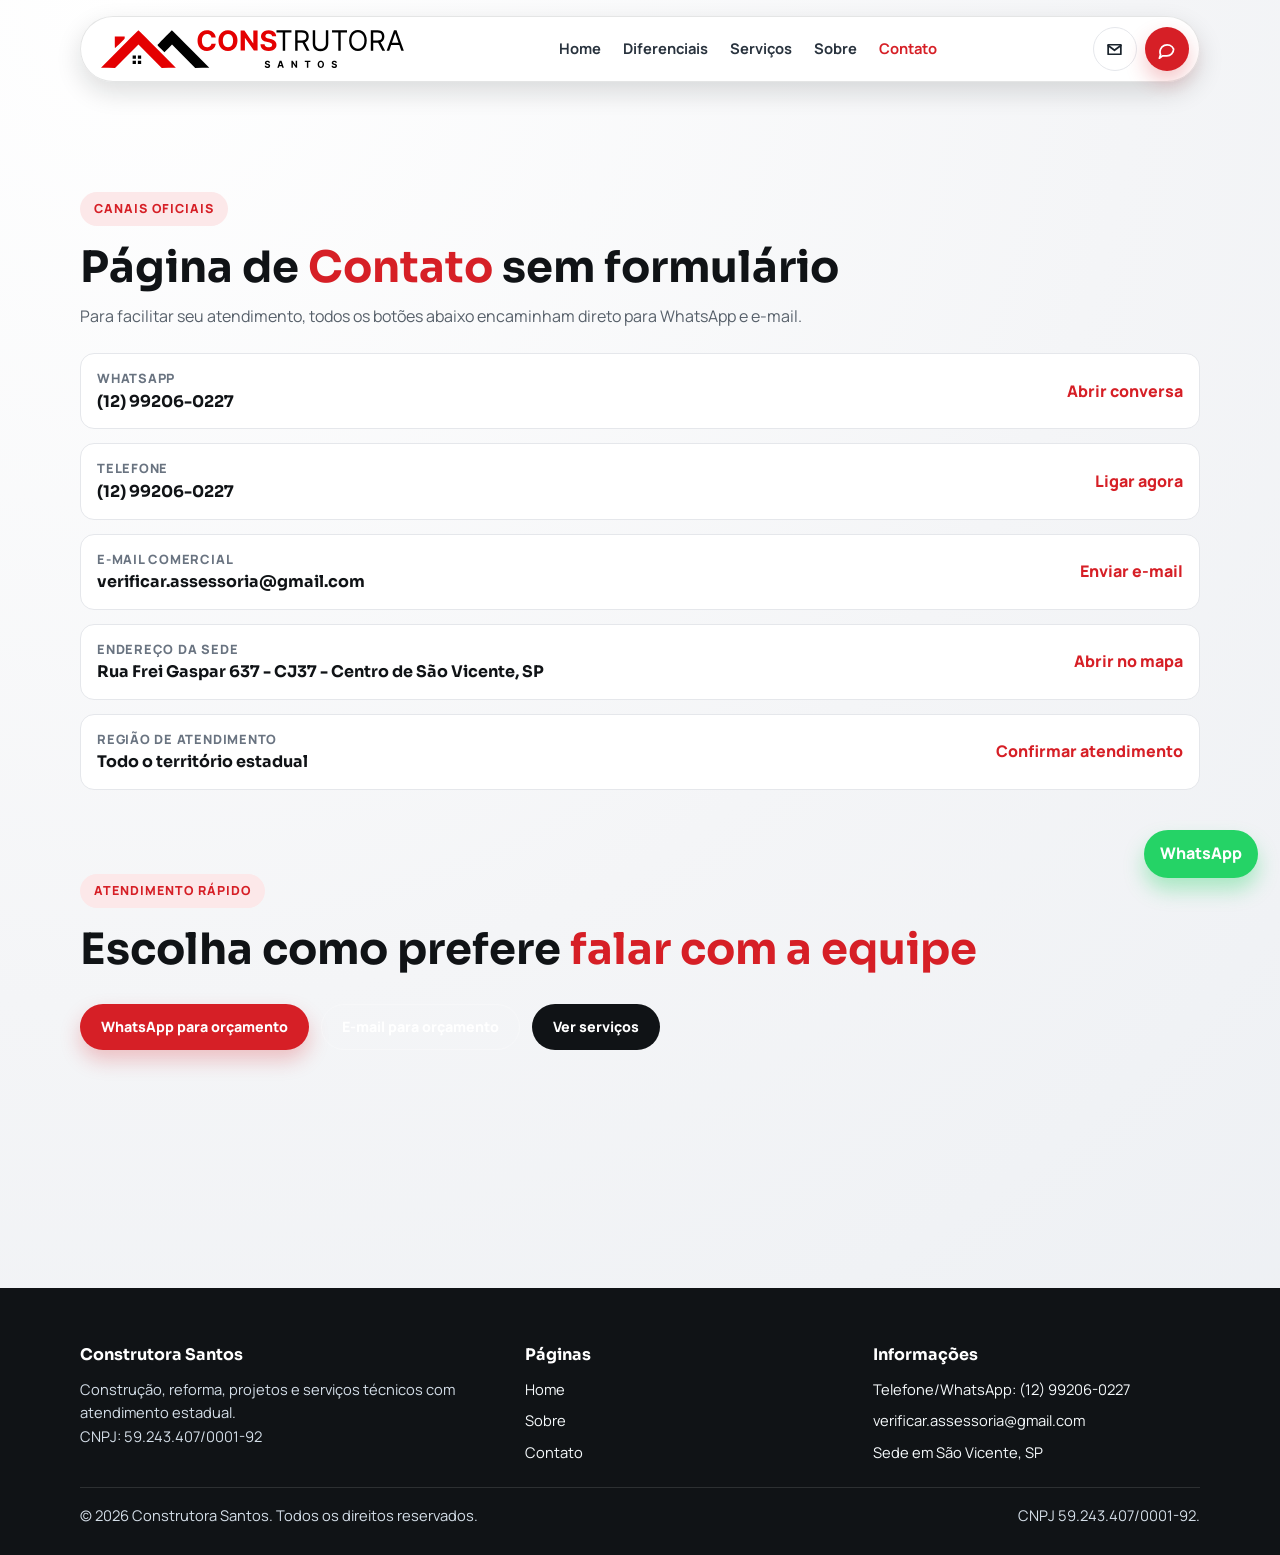
==== contato.html @ d2a40bc1 "feat: novo layout com navbar flutuante, parallax, páginas Sobre/Contato e foto homebar local" ====
<!DOCTYPE html>
<html lang="pt-BR">
<head>
  <meta charset="UTF-8" />
  <meta name="viewport" content="width=device-width, initial-scale=1.0" />
  <title>Contato | Construtora Santos</title>
  <meta name="description" content="Entre em contato com a Construtora Santos via WhatsApp, telefone, e-mail e mapa da sede." />
  <link rel="canonical" href="https://construtorasantos.com.br/contato" />
  <link rel="icon" type="image/svg+xml" href="Logo/logo3.svg" />

  <link rel="preconnect" href="https://fonts.googleapis.com" />
  <link rel="preconnect" href="https://fonts.gstatic.com" crossorigin />
  <link href="https://fonts.googleapis.com/css2?family=Manrope:wght@400;600;700;800&family=Sora:wght@500;600;700;800&display=swap" rel="stylesheet" />
  <link rel="stylesheet" href="assets/site.css" />
</head>
<body>

  <header class="scrolled">
    <nav class="container navbar" aria-label="Navegação principal">
      <a class="brand" href="index.html" aria-label="Página inicial da Construtora Santos">
        <img src="Logo/logo2.svg" alt="Construtora Santos" />
      </a>

      <ul class="nav-links" role="list">
        <li><a href="index.html">Home</a></li>
        <li><a href="index.html#diferenciais">Diferenciais</a></li>
        <li><a href="index.html#servicos">Serviços</a></li>
        <li><a href="sobre.html">Sobre</a></li>
        <li><a class="active" href="contato.html">Contato</a></li>
      </ul>

      <div class="actions">
        <a class="btn btn-icon btn-outline" href="mailto:verificar.assessoria@gmail.com?subject=Contato%20Comercial" aria-label="Enviar e-mail" title="E-mail">
          <svg viewBox="0 0 24 24" aria-hidden="true">
            <path d="M4 6h16v12H4z" />
            <path d="m4 7 8 6 8-6" />
          </svg>
        </a>
        <a class="btn btn-icon btn-primary" href="https://wa.me/5512992060227?text=Ol%C3%A1%2C%20gostaria%20de%20um%20or%C3%A7amento." target="_blank" rel="noopener" aria-label="Abrir WhatsApp" title="WhatsApp">
          <svg viewBox="0 0 24 24" aria-hidden="true">
            <path d="M21 11.5a8.5 8.5 0 0 1-8.5 8.5H7l-4 3 1.5-4.5A8.5 8.5 0 1 1 21 11.5z" />
          </svg>
        </a>
      </div>

      <button id="menuToggle" class="menu-toggle" aria-label="Abrir menu" aria-expanded="false">☰</button>
    </nav>

    <div id="mobileNav" class="mobile-nav" aria-label="Menu móvel">
      <div class="container">
        <a href="index.html">Home</a>
        <a href="sobre.html">Sobre</a>
        <a href="contato.html">Contato</a>
        <a href="https://wa.me/5512992060227?text=Ol%C3%A1%2C%20gostaria%20de%20um%20or%C3%A7amento." target="_blank" rel="noopener">Falar no WhatsApp</a>
      </div>
    </div>
  </header>

  <main class="section">
    <div class="container">
      <div class="badge">Canais oficiais</div>
      <h1 class="section-title">Página de <span>Contato</span> sem formulário</h1>
      <p class="section-sub">
        Para facilitar seu atendimento, todos os botões abaixo encaminham direto para WhatsApp e e-mail.
      </p>

      <div class="contact-list">
        <article class="contact-row">
          <div>
            <span>WhatsApp</span>
            <strong>(12) 99206-0227</strong>
          </div>
          <a href="https://wa.me/5512992060227?text=Ol%C3%A1%2C%20quero%20iniciar%20um%20or%C3%A7amento." target="_blank" rel="noopener">Abrir conversa</a>
        </article>

        <article class="contact-row">
          <div>
            <span>Telefone</span>
            <strong>(12) 99206-0227</strong>
          </div>
          <a href="tel:+5512992060227">Ligar agora</a>
        </article>

        <article class="contact-row">
          <div>
            <span>E-mail comercial</span>
            <strong>verificar.assessoria@gmail.com</strong>
          </div>
          <a href="mailto:verificar.assessoria@gmail.com?subject=Solicita%C3%A7%C3%A3o%20de%20Or%C3%A7amento">Enviar e-mail</a>
        </article>

        <article class="contact-row">
          <div>
            <span>Endereço da sede</span>
            <strong>Rua Frei Gaspar 637 - CJ37 - Centro de São Vicente, SP</strong>
          </div>
          <a href="https://www.google.com/maps/search/?api=1&query=Rua+Frei+Gaspar+637+-+CJ37+-+Centro+de+S%C3%A3o+Vicente,+SP" target="_blank" rel="noopener">Abrir no mapa</a>
        </article>

        <article class="contact-row">
          <div>
            <span>Região de atendimento</span>
            <strong>Todo o território estadual</strong>
          </div>
          <a href="https://wa.me/5512992060227?text=Ol%C3%A1%2C%20estou%20em%20outra%20cidade%20e%20quero%20saber%20sobre%20o%20atendimento." target="_blank" rel="noopener">Confirmar atendimento</a>
        </article>
      </div>

      <section class="section">
        <div class="badge">Atendimento rápido</div>
        <h2 class="section-title">Escolha como prefere <span>falar com a equipe</span></h2>
        <div class="hero-cta">
          <a class="btn btn-primary" href="https://wa.me/5512992060227?text=Ol%C3%A1%2C%20preciso%20de%20um%20or%C3%A7amento." target="_blank" rel="noopener">WhatsApp para orçamento</a>
          <a class="btn btn-outline" href="mailto:verificar.assessoria@gmail.com?subject=Or%C3%A7amento%20Construtora%20Santos">E-mail para orçamento</a>
          <a class="btn btn-dark" href="index.html#servicos">Ver serviços</a>
        </div>
      </section>
    </div>
  </main>

  <footer class="footer">
    <div class="container">
      <div class="footer-grid">
        <section>
          <h4>Construtora Santos</h4>
          <p>Construção, reforma, projetos e serviços técnicos com atendimento estadual.</p>
          <p>CNPJ: 59.243.407/0001-92</p>
        </section>

        <section>
          <h4>Páginas</h4>
          <ul>
            <li><a href="index.html">Home</a></li>
            <li><a href="sobre.html">Sobre</a></li>
            <li><a href="contato.html">Contato</a></li>
          </ul>
        </section>

        <section>
          <h4>Informações</h4>
          <ul>
            <li><a href="tel:+5512992060227">Telefone/WhatsApp: (12) 99206-0227</a></li>
            <li><a href="mailto:verificar.assessoria@gmail.com">verificar.assessoria@gmail.com</a></li>
            <li><a href="https://www.google.com/maps/search/?api=1&query=Rua+Frei+Gaspar+637+-+CJ37+-+Centro+de+S%C3%A3o+Vicente,+SP" target="_blank" rel="noopener">Sede em São Vicente, SP</a></li>
          </ul>
        </section>
      </div>

      <div class="footer-bottom">
        <p>© <span id="currentYear"></span> Construtora Santos. Todos os direitos reservados.</p>
        <p>CNPJ 59.243.407/0001-92.</p>
      </div>
    </div>
  </footer>

  <div class="float-wa" aria-label="WhatsApp flutuante">
    <a href="https://wa.me/5512992060227?text=Ol%C3%A1%2C%20vim%20pela%20p%C3%A1gina%20de%20contato." target="_blank" rel="noopener">WhatsApp</a>
  </div>

  <script src="assets/site.js" defer></script>
</body>
</html>
---- assets/site.css ----
:root {
  --bg: #f4f5f7;
  --paper: #ffffff;
  --ink: #101316;
  --muted: #57606a;
  --brand: #d61f26;
  --brand-dark: #ad171c;
  --line: #e5e7eb;
  --shadow: 0 14px 32px rgba(16, 19, 22, 0.08);
  --radius: 16px;
}

* {
  box-sizing: border-box;
  margin: 0;
  padding: 0;
}

html {
  scroll-behavior: smooth;
}

body {
  font-family: "Manrope", sans-serif;
  color: var(--ink);
  background: radial-gradient(circle at 10% 0%, #ffffff 0%, #f4f5f7 52%, #eceff3 100%);
  line-height: 1.6;
  padding-top: 108px;
}

body.home-page {
  padding-top: 0;
}

a {
  color: inherit;
  text-decoration: none;
}

img {
  max-width: 100%;
  display: block;
}

ul {
  list-style: none;
}

.container {
  width: min(1120px, 92vw);
  margin: 0 auto;
}

.section {
  padding: 84px 0;
}

.badge {
  display: inline-flex;
  align-items: center;
  gap: 8px;
  padding: 7px 14px;
  border-radius: 999px;
  background: #fce8e9;
  color: var(--brand);
  font-size: 0.78rem;
  font-weight: 800;
  text-transform: uppercase;
  letter-spacing: 0.08em;
}

.section-title {
  font-family: "Sora", sans-serif;
  font-size: clamp(1.8rem, 3.8vw, 2.7rem);
  line-height: 1.2;
  margin: 16px 0 10px;
}

.section-title span {
  color: var(--brand);
}

.section-sub {
  color: var(--muted);
  max-width: 740px;
}

header {
  position: fixed;
  top: 16px;
  left: 50%;
  transform: translateX(-50%);
  width: min(1180px, calc(100% - 28px));
  z-index: 40;
}

.navbar {
  min-height: 72px;
  display: flex;
  align-items: center;
  justify-content: space-between;
  gap: 16px;
  padding: 0 10px 0 20px;
  border-radius: 999px;
  border: 1px solid rgba(255, 255, 255, 0.14);
  background: rgba(10, 13, 17, 0.66);
  backdrop-filter: blur(18px);
  box-shadow: 0 16px 42px rgba(6, 8, 11, 0.2);
  transition: background 0.25s ease, border-color 0.25s ease, box-shadow 0.25s ease, min-height 0.25s ease;
}

header.scrolled .navbar {
  min-height: 66px;
  border-color: rgba(15, 19, 23, 0.11);
  background: rgba(255, 255, 255, 0.96);
  box-shadow: 0 10px 26px rgba(15, 19, 23, 0.14);
}

.brand {
  display: flex;
  align-items: center;
  gap: 12px;
  flex-shrink: 0;
  padding: 8px 12px;
  border-radius: 14px;
  background: rgba(255, 255, 255, 0.95);
}

.brand img {
  height: 38px;
  width: auto;
}

.brand-name {
  font-family: "Sora", sans-serif;
  font-weight: 700;
  font-size: 0.95rem;
  color: #111820;
}

header.scrolled .brand {
  background: transparent;
  padding: 0;
}

.nav-links {
  display: flex;
  align-items: center;
  gap: 22px;
}

.nav-links a {
  color: rgba(245, 248, 252, 0.88);
  font-weight: 700;
  font-size: 0.92rem;
  transition: color 0.2s ease;
}

.nav-links a:hover,
.nav-links a.active {
  color: #ff6f76;
}

header.scrolled .nav-links a {
  color: #28323d;
}

header.scrolled .nav-links a:hover,
header.scrolled .nav-links a.active {
  color: var(--brand);
}

.actions {
  display: flex;
  align-items: center;
  gap: 8px;
}

.btn {
  border: 1px solid transparent;
  border-radius: 999px;
  padding: 11px 20px;
  font-weight: 800;
  font-size: 0.89rem;
  display: inline-flex;
  align-items: center;
  justify-content: center;
  gap: 8px;
  transition: 0.2s ease;
}

.btn-icon {
  width: 44px;
  height: 44px;
  padding: 0;
  flex-shrink: 0;
}

.btn-icon svg {
  width: 19px;
  height: 19px;
  fill: none;
  stroke: currentColor;
  stroke-width: 2.2;
  stroke-linecap: round;
  stroke-linejoin: round;
}

.btn-primary {
  background: var(--brand);
  color: #fff;
  box-shadow: 0 10px 20px rgba(214, 31, 38, 0.25);
}

.btn-primary:hover {
  background: var(--brand-dark);
  transform: translateY(-1px);
}

.btn-outline {
  background: transparent;
  border-color: rgba(255, 255, 255, 0.28);
  color: #ffffff;
}

.btn-outline:hover {
  border-color: rgba(255, 255, 255, 0.6);
  transform: translateY(-1px);
}

header.scrolled .btn-outline {
  background: #fff;
  border-color: var(--line);
  color: #1b242d;
}

header.scrolled .btn-outline:hover {
  border-color: #c7cdd5;
}

.btn-dark {
  background: #101316;
  color: #fff;
}

.btn-dark:hover {
  background: #232a31;
}

.menu-toggle {
  display: none;
  border: none;
  background: transparent;
  font-size: 1.45rem;
  line-height: 1;
  padding: 6px;
  cursor: pointer;
  color: #fff;
}

header.scrolled .menu-toggle {
  color: #1e2630;
}

.mobile-nav {
  display: none;
  margin-top: 10px;
  border-radius: 20px;
  border: 1px solid rgba(255, 255, 255, 0.15);
  background: rgba(10, 13, 17, 0.9);
  backdrop-filter: blur(18px);
  box-shadow: 0 16px 42px rgba(6, 8, 11, 0.3);
}

.mobile-nav.open {
  display: block;
}

.mobile-nav .container {
  display: grid;
  gap: 8px;
  padding: 14px 18px 18px;
}

.mobile-nav a {
  font-weight: 700;
  color: rgba(245, 248, 252, 0.88);
  padding: 9px 4px;
}

.home-page .hero {
  min-height: 100svh;
  display: flex;
  align-items: center;
  position: relative;
  padding: 172px 0 110px;
  background-image: url("homebar.png");
  background-size: cover;
  background-position: center 44%;
  background-attachment: fixed;
  overflow: hidden;
}

.home-page .hero::before {
  content: "";
  position: absolute;
  inset: 0;
  background: linear-gradient(108deg, rgba(5, 8, 12, 0.92) 0%, rgba(5, 8, 12, 0.77) 42%, rgba(8, 12, 17, 0.42) 100%);
  z-index: 0;
}

.home-page .hero-grid {
  position: relative;
  z-index: 1;
  display: grid;
  grid-template-columns: 1.05fr 0.95fr;
  gap: 36px;
  align-items: center;
}

.home-page .hero h1 {
  font-family: "Sora", sans-serif;
  color: #fff;
  font-size: clamp(2.4rem, 5.3vw, 4.8rem);
  line-height: 1.04;
  margin: 18px 0 16px;
  max-width: 640px;
}

.home-page .hero h1 span {
  color: #ff4a55;
}

.home-page .hero p {
  color: rgba(238, 243, 248, 0.84);
  max-width: 620px;
}

.home-page .hero .badge {
  background: rgba(214, 31, 38, 0.18);
  border: 1px solid rgba(214, 31, 38, 0.42);
  color: #ff7f86;
}

.hero-cta {
  margin-top: 28px;
  display: flex;
  align-items: center;
  gap: 12px;
  flex-wrap: wrap;
}

.hero-panel {
  background: rgba(9, 13, 18, 0.7);
  color: #e7edf2;
  border-radius: 24px;
  padding: 28px;
  box-shadow: var(--shadow);
  border: 1px solid rgba(255, 255, 255, 0.15);
  backdrop-filter: blur(14px);
}

.panel-item {
  padding: 14px 0;
  border-bottom: 1px solid rgba(255, 255, 255, 0.12);
}

.panel-item:last-child {
  border-bottom: none;
  padding-bottom: 0;
}

.panel-item strong {
  display: block;
  color: #fff;
  margin-bottom: 4px;
}

.panel-item p,
.panel-item a {
  font-size: 0.92rem;
  color: #d0dae3;
}

.panel-item a {
  text-decoration: underline;
}

.grid-3 {
  margin-top: 34px;
  display: grid;
  grid-template-columns: repeat(3, 1fr);
  gap: 18px;
}

.card {
  background: var(--paper);
  border-radius: var(--radius);
  border: 1px solid var(--line);
  padding: 24px;
  box-shadow: var(--shadow);
}

.card h3 {
  font-family: "Sora", sans-serif;
  font-size: 1.08rem;
  margin-bottom: 8px;
}

.card p {
  color: var(--muted);
  font-size: 0.95rem;
}

.service-groups {
  display: grid;
  grid-template-columns: repeat(2, 1fr);
  gap: 18px;
  margin-top: 34px;
}

.service-group {
  background: var(--paper);
  border: 1px solid var(--line);
  border-radius: var(--radius);
  padding: 24px;
}

.service-group h3 {
  font-family: "Sora", sans-serif;
  color: #12181d;
  margin-bottom: 12px;
}

.service-group ul {
  list-style: disc;
  margin-left: 18px;
  color: var(--muted);
  display: grid;
  gap: 7px;
}

.cta-band {
  margin-top: 36px;
  background: linear-gradient(110deg, #1b2229 0%, #101316 100%);
  border-radius: 20px;
  padding: 28px;
  color: #e8edf2;
  display: flex;
  justify-content: space-between;
  gap: 16px;
  align-items: center;
  flex-wrap: wrap;
}

.cta-band p {
  color: #cdd8e3;
}

.contact-list {
  display: grid;
  gap: 14px;
  margin-top: 24px;
}

.contact-row {
  display: grid;
  grid-template-columns: 1fr auto;
  gap: 12px;
  align-items: center;
  border: 1px solid var(--line);
  border-radius: 14px;
  background: #fff;
  padding: 14px 16px;
}

.contact-row span {
  display: block;
  font-size: 0.8rem;
  color: #697380;
  text-transform: uppercase;
  letter-spacing: 0.06em;
  font-weight: 800;
}

.contact-row strong {
  font-family: "Sora", sans-serif;
  font-size: 1rem;
}

.contact-row a {
  font-weight: 800;
  color: var(--brand);
}

.timeline {
  display: grid;
  gap: 16px;
  margin-top: 28px;
}

.timeline article {
  border-left: 3px solid var(--brand);
  padding: 12px 0 12px 14px;
}

.timeline h3 {
  font-family: "Sora", sans-serif;
  margin-bottom: 6px;
  font-size: 1rem;
}

.timeline p {
  color: var(--muted);
}

.footer {
  margin-top: 70px;
  background: #101316;
  color: #d4dee8;
  padding: 54px 0 28px;
}

.footer-grid {
  display: grid;
  grid-template-columns: 1.3fr 1fr 1fr;
  gap: 20px;
  border-bottom: 1px solid rgba(255, 255, 255, 0.12);
  padding-bottom: 22px;
}

.footer h4 {
  color: #fff;
  font-family: "Sora", sans-serif;
  margin-bottom: 10px;
}

.footer p,
.footer li {
  color: #d4dee8;
  font-size: 0.92rem;
}

.footer ul {
  display: grid;
  gap: 8px;
}

.footer a {
  color: #f6fafc;
}

.footer a:hover {
  color: #ffd8da;
}

.footer-bottom {
  display: flex;
  justify-content: space-between;
  gap: 8px;
  flex-wrap: wrap;
  padding-top: 16px;
  font-size: 0.84rem;
  color: #aeb8c2;
}

.float-wa {
  position: fixed;
  right: 22px;
  bottom: 22px;
  z-index: 25;
}

.float-wa a {
  background: #25d366;
  color: #fff;
  border-radius: 999px;
  display: inline-flex;
  align-items: center;
  gap: 8px;
  padding: 11px 16px;
  font-weight: 900;
  box-shadow: 0 12px 20px rgba(37, 211, 102, 0.35);
}

@media (max-width: 980px) {
  body {
    padding-top: 92px;
  }

  body.home-page {
    padding-top: 0;
  }

  header {
    top: 10px;
    width: calc(100% - 18px);
  }

  .nav-links,
  .actions {
    display: none;
  }

  .menu-toggle {
    display: inline-block;
  }

  .home-page .hero-grid,
  .service-groups,
  .footer-grid,
  .grid-3 {
    grid-template-columns: 1fr;
  }

  .section {
    padding: 70px 0;
  }

  .home-page .hero {
    background-attachment: scroll;
    padding: 150px 0 92px;
  }
}

@media (max-width: 520px) {
  .btn {
    width: 100%;
  }

  .home-page .hero {
    min-height: auto;
  }

  .contact-row {
    grid-template-columns: 1fr;
  }
}
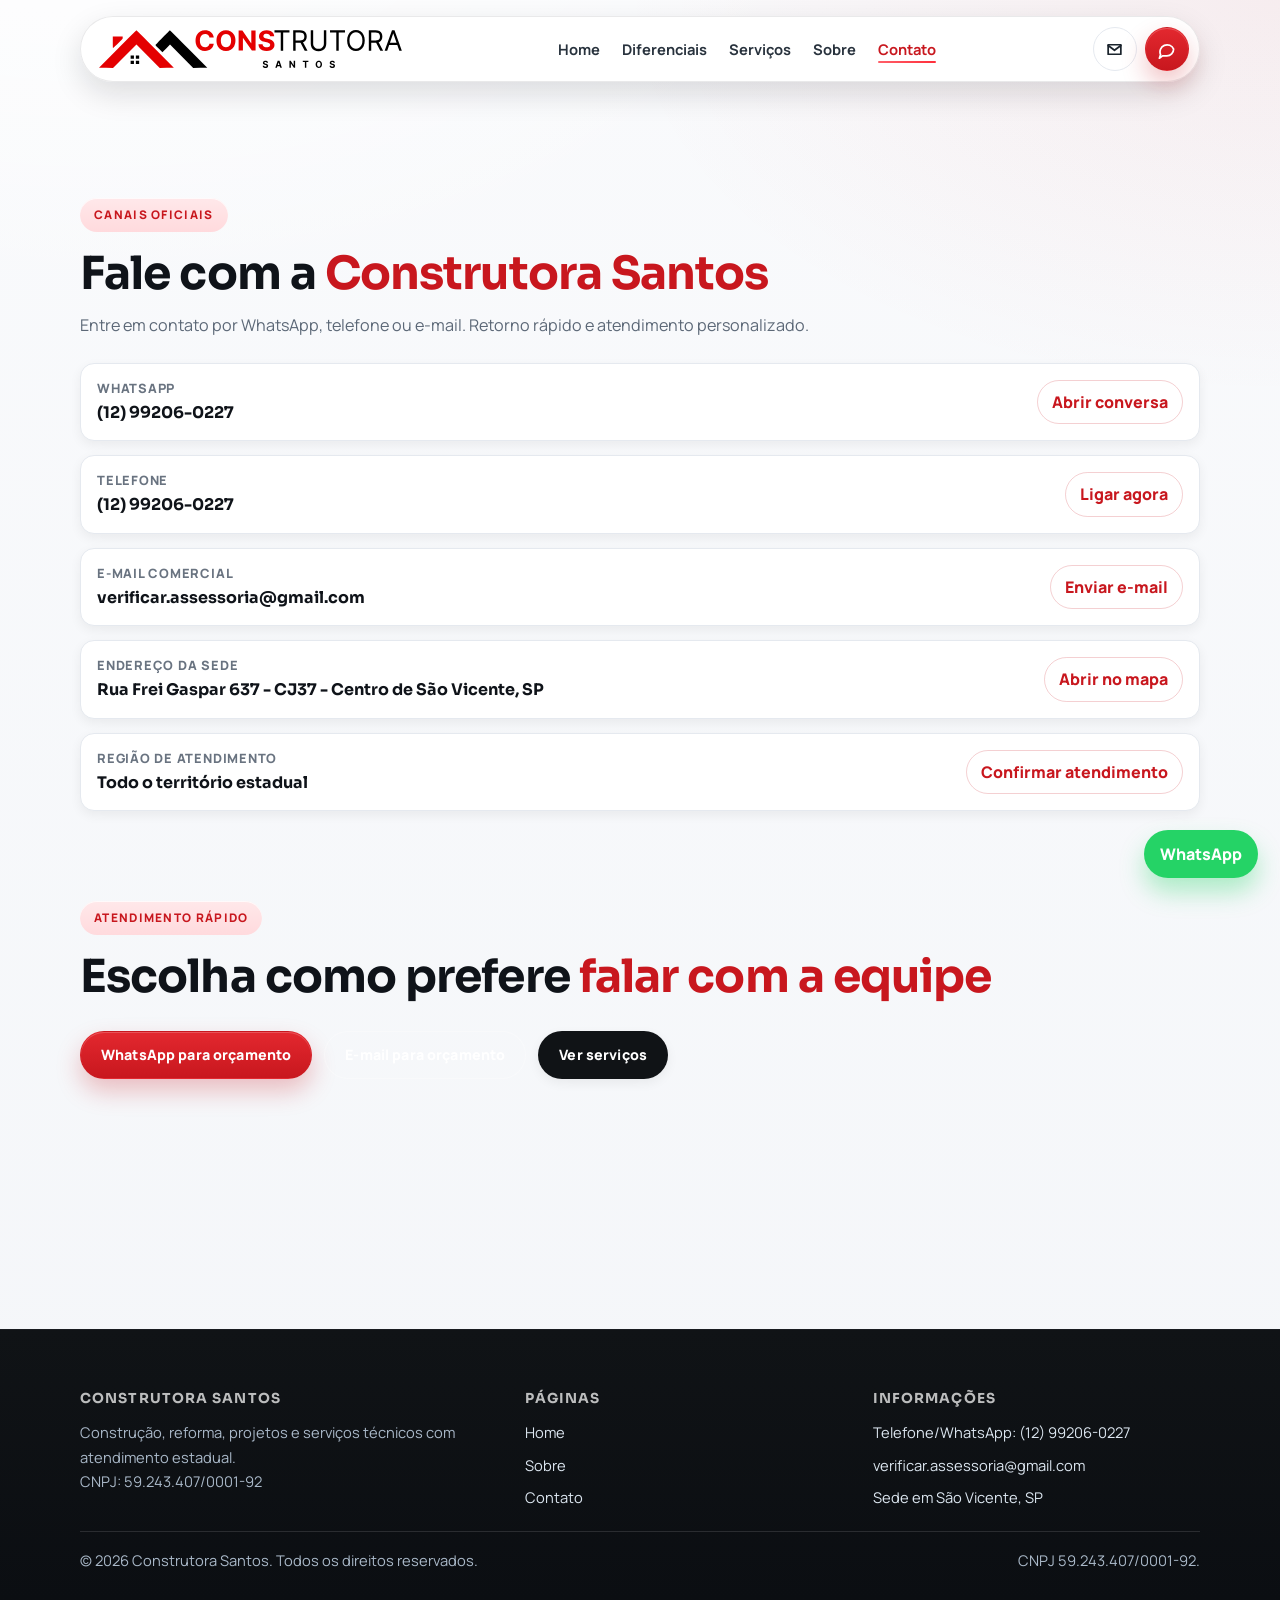
==== commit e12afca4: "feat: visual premium inspirado em efeitos modernos e revisão de textos" ====
--- a/contato.html
+++ b/contato.html
@@ -59,9 +59,9 @@
   <main class="section">
     <div class="container">
       <div class="badge">Canais oficiais</div>
-      <h1 class="section-title">Página de <span>Contato</span> sem formulário</h1>
+      <h1 class="section-title">Fale com a <span>Construtora Santos</span></h1>
       <p class="section-sub">
-        Para facilitar seu atendimento, todos os botões abaixo encaminham direto para WhatsApp e e-mail.
+        Entre em contato por WhatsApp, telefone ou e-mail. Retorno rápido e atendimento personalizado.
       </p>
 
       <div class="contact-list">
--- a/assets/site.css
+++ b/assets/site.css
@@ -1,13 +1,18 @@
 :root {
-  --bg: #f4f5f7;
+  --bg: #f6f7fa;
   --paper: #ffffff;
-  --ink: #101316;
-  --muted: #57606a;
-  --brand: #d61f26;
-  --brand-dark: #ad171c;
-  --line: #e5e7eb;
-  --shadow: 0 14px 32px rgba(16, 19, 22, 0.08);
-  --radius: 16px;
+  --ink: #0f1319;
+  --ink-soft: #27303b;
+  --muted: #5c6877;
+  --brand: #c8171e;
+  --brand-dark: #a11318;
+  --brand-glow: rgba(200, 23, 30, 0.26);
+  --line: #e5e9ef;
+  --line-strong: #d1d8e1;
+  --radius: 18px;
+  --shadow-sm: 0 4px 12px rgba(15, 19, 25, 0.06);
+  --shadow: 0 14px 34px rgba(15, 19, 25, 0.09);
+  --shadow-lg: 0 24px 58px rgba(15, 19, 25, 0.15);
 }
 
 * {
@@ -23,8 +28,11 @@
 body {
   font-family: "Manrope", sans-serif;
   color: var(--ink);
-  background: radial-gradient(circle at 10% 0%, #ffffff 0%, #f4f5f7 52%, #eceff3 100%);
-  line-height: 1.6;
+  background:
+    radial-gradient(1200px 680px at 8% -8%, #ffffff 0%, rgba(255, 255, 255, 0) 62%),
+    radial-gradient(900px 540px at 100% 0%, rgba(200, 23, 30, 0.06) 0%, rgba(200, 23, 30, 0) 74%),
+    linear-gradient(180deg, #f9fafc 0%, #f4f6f9 100%);
+  line-height: 1.65;
   padding-top: 108px;
 }
 
@@ -52,7 +60,14 @@
 }
 
 .section {
-  padding: 84px 0;
+  padding: 90px 0;
+  position: relative;
+}
+
+main > .section:nth-of-type(even) {
+  background: linear-gradient(180deg, rgba(255, 255, 255, 0.72) 0%, rgba(249, 251, 254, 0.9) 100%);
+  border-top: 1px solid rgba(15, 19, 25, 0.04);
+  border-bottom: 1px solid rgba(15, 19, 25, 0.04);
 }
 
 .badge {
@@ -61,19 +76,22 @@
   gap: 8px;
   padding: 7px 14px;
   border-radius: 999px;
-  background: #fce8e9;
+  background: linear-gradient(180deg, #ffe8ea 0%, #ffdadd 100%);
   color: var(--brand);
-  font-size: 0.78rem;
+  font-size: 0.74rem;
   font-weight: 800;
   text-transform: uppercase;
-  letter-spacing: 0.08em;
+  letter-spacing: 0.11em;
+  box-shadow: 0 1px 0 rgba(255, 255, 255, 0.8) inset;
 }
 
 .section-title {
   font-family: "Sora", sans-serif;
-  font-size: clamp(1.8rem, 3.8vw, 2.7rem);
-  line-height: 1.2;
-  margin: 16px 0 10px;
+  font-size: clamp(1.9rem, 4vw, 2.85rem);
+  line-height: 1.15;
+  letter-spacing: -0.02em;
+  margin: 16px 0 12px;
+  color: var(--ink);
 }
 
 .section-title span {
@@ -83,6 +101,7 @@
 .section-sub {
   color: var(--muted);
   max-width: 740px;
+  font-size: 1.01rem;
 }
 
 header {
@@ -100,42 +119,35 @@
   align-items: center;
   justify-content: space-between;
   gap: 16px;
-  padding: 0 10px 0 20px;
+  padding: 0 10px 0 18px;
   border-radius: 999px;
-  border: 1px solid rgba(255, 255, 255, 0.14);
-  background: rgba(10, 13, 17, 0.66);
+  border: 1px solid rgba(255, 255, 255, 0.16);
+  background: linear-gradient(122deg, rgba(6, 11, 16, 0.8) 0%, rgba(11, 16, 23, 0.66) 100%);
   backdrop-filter: blur(18px);
-  box-shadow: 0 16px 42px rgba(6, 8, 11, 0.2);
-  transition: background 0.25s ease, border-color 0.25s ease, box-shadow 0.25s ease, min-height 0.25s ease;
+  box-shadow: 0 18px 44px rgba(6, 8, 11, 0.28), 0 1px 0 rgba(255, 255, 255, 0.08) inset;
+  transition: background 0.26s ease, border-color 0.26s ease, box-shadow 0.26s ease, min-height 0.26s ease;
 }
 
 header.scrolled .navbar {
   min-height: 66px;
-  border-color: rgba(15, 19, 23, 0.11);
+  border-color: rgba(15, 19, 23, 0.09);
   background: rgba(255, 255, 255, 0.96);
-  box-shadow: 0 10px 26px rgba(15, 19, 23, 0.14);
+  box-shadow: 0 12px 30px rgba(15, 19, 23, 0.13), 0 1px 0 rgba(255, 255, 255, 0.95) inset;
 }
 
 .brand {
   display: flex;
   align-items: center;
-  gap: 12px;
   flex-shrink: 0;
-  padding: 8px 12px;
+  padding: 8px 13px;
   border-radius: 14px;
-  background: rgba(255, 255, 255, 0.95);
+  background: rgba(255, 255, 255, 0.97);
+  transition: background 0.25s ease, padding 0.25s ease;
 }
 
 .brand img {
   height: 38px;
   width: auto;
-}
-
-.brand-name {
-  font-family: "Sora", sans-serif;
-  font-weight: 700;
-  font-size: 0.95rem;
-  color: #111820;
 }
 
 header.scrolled .brand {
@@ -154,11 +166,31 @@
   font-weight: 700;
   font-size: 0.92rem;
   transition: color 0.2s ease;
+  position: relative;
+}
+
+.nav-links a::after {
+  content: "";
+  position: absolute;
+  left: 0;
+  right: 0;
+  bottom: -4px;
+  height: 2px;
+  border-radius: 999px;
+  background: linear-gradient(90deg, #ff5f69 0%, #ff2f3b 100%);
+  transform: scaleX(0);
+  transform-origin: center;
+  transition: transform 0.24s ease;
+}
+
+.nav-links a:hover::after,
+.nav-links a.active::after {
+  transform: scaleX(1);
 }
 
 .nav-links a:hover,
 .nav-links a.active {
-  color: #ff6f76;
+  color: #ff7e85;
 }
 
 header.scrolled .nav-links a {
@@ -182,11 +214,16 @@
   padding: 11px 20px;
   font-weight: 800;
   font-size: 0.89rem;
+  letter-spacing: 0.01em;
   display: inline-flex;
   align-items: center;
   justify-content: center;
   gap: 8px;
-  transition: 0.2s ease;
+  transition: transform 0.22s ease, box-shadow 0.22s ease, border-color 0.22s ease, background 0.22s ease;
+}
+
+.btn:hover {
+  transform: translateY(-2px);
 }
 
 .btn-icon {
@@ -207,25 +244,25 @@
 }
 
 .btn-primary {
-  background: var(--brand);
+  background: linear-gradient(180deg, #e3282f 0%, var(--brand) 100%);
   color: #fff;
-  box-shadow: 0 10px 20px rgba(214, 31, 38, 0.25);
+  box-shadow: 0 12px 24px var(--brand-glow), 0 1px 0 rgba(255, 255, 255, 0.2) inset;
 }
 
 .btn-primary:hover {
-  background: var(--brand-dark);
-  transform: translateY(-1px);
+  background: linear-gradient(180deg, #cf1e25 0%, var(--brand-dark) 100%);
+  box-shadow: 0 16px 28px rgba(200, 23, 30, 0.34);
 }
 
 .btn-outline {
-  background: transparent;
+  background: rgba(255, 255, 255, 0.04);
   border-color: rgba(255, 255, 255, 0.28);
   color: #ffffff;
 }
 
 .btn-outline:hover {
-  border-color: rgba(255, 255, 255, 0.6);
-  transform: translateY(-1px);
+  border-color: rgba(255, 255, 255, 0.65);
+  background: rgba(255, 255, 255, 0.1);
 }
 
 header.scrolled .btn-outline {
@@ -235,16 +272,19 @@
 }
 
 header.scrolled .btn-outline:hover {
-  border-color: #c7cdd5;
+  border-color: var(--line-strong);
+  box-shadow: var(--shadow-sm);
 }
 
 .btn-dark {
   background: #101316;
   color: #fff;
+  box-shadow: var(--shadow-sm);
 }
 
 .btn-dark:hover {
   background: #232a31;
+  box-shadow: var(--shadow);
 }
 
 .menu-toggle {
@@ -309,6 +349,20 @@
   z-index: 0;
 }
 
+.home-page .hero::after {
+  content: "";
+  position: absolute;
+  width: 620px;
+  height: 620px;
+  right: -200px;
+  top: -220px;
+  border-radius: 50%;
+  background: radial-gradient(circle, rgba(200, 23, 30, 0.3) 0%, rgba(200, 23, 30, 0) 72%);
+  filter: blur(8px);
+  z-index: 0;
+  animation: heroGlow 8s ease-in-out infinite alternate;
+}
+
 .home-page .hero-grid {
   position: relative;
   z-index: 1;
@@ -321,10 +375,11 @@
 .home-page .hero h1 {
   font-family: "Sora", sans-serif;
   color: #fff;
-  font-size: clamp(2.4rem, 5.3vw, 4.8rem);
+  font-size: clamp(2.5rem, 5.3vw, 4.9rem);
   line-height: 1.04;
   margin: 18px 0 16px;
   max-width: 640px;
+  letter-spacing: -0.02em;
 }
 
 .home-page .hero h1 span {
@@ -334,6 +389,7 @@
 .home-page .hero p {
   color: rgba(238, 243, 248, 0.84);
   max-width: 620px;
+  font-size: 1.02rem;
 }
 
 .home-page .hero .badge {
@@ -351,12 +407,12 @@
 }
 
 .hero-panel {
-  background: rgba(9, 13, 18, 0.7);
+  background: linear-gradient(155deg, rgba(9, 13, 18, 0.78) 0%, rgba(7, 10, 14, 0.72) 100%);
   color: #e7edf2;
   border-radius: 24px;
   padding: 28px;
-  box-shadow: var(--shadow);
-  border: 1px solid rgba(255, 255, 255, 0.15);
+  box-shadow: var(--shadow-lg), 0 1px 0 rgba(255, 255, 255, 0.1) inset;
+  border: 1px solid rgba(255, 255, 255, 0.16);
   backdrop-filter: blur(14px);
 }
 
@@ -374,16 +430,21 @@
   display: block;
   color: #fff;
   margin-bottom: 4px;
+  font-size: 0.82rem;
+  letter-spacing: 0.09em;
+  text-transform: uppercase;
+  color: rgba(248, 252, 255, 0.62);
 }
 
 .panel-item p,
 .panel-item a {
-  font-size: 0.92rem;
+  font-size: 0.93rem;
   color: #d0dae3;
 }
 
 .panel-item a {
   text-decoration: underline;
+  text-underline-offset: 3px;
 }
 
 .grid-3 {
@@ -398,13 +459,39 @@
   border-radius: var(--radius);
   border: 1px solid var(--line);
   padding: 24px;
-  box-shadow: var(--shadow);
+  box-shadow: var(--shadow-sm);
+  transition: transform 0.24s ease, box-shadow 0.24s ease, border-color 0.24s ease;
+  position: relative;
+  overflow: hidden;
+}
+
+.card::before {
+  content: "";
+  position: absolute;
+  left: 0;
+  right: 0;
+  top: 0;
+  height: 3px;
+  background: linear-gradient(90deg, var(--brand) 0%, #f15960 100%);
+  opacity: 0;
+  transition: opacity 0.24s ease;
+}
+
+.card:hover {
+  transform: translateY(-5px);
+  box-shadow: var(--shadow-lg);
+  border-color: rgba(200, 23, 30, 0.2);
+}
+
+.card:hover::before {
+  opacity: 1;
 }
 
 .card h3 {
   font-family: "Sora", sans-serif;
   font-size: 1.08rem;
   margin-bottom: 8px;
+  color: #11171f;
 }
 
 .card p {
@@ -424,6 +511,13 @@
   border: 1px solid var(--line);
   border-radius: var(--radius);
   padding: 24px;
+  box-shadow: var(--shadow-sm);
+  transition: transform 0.24s ease, box-shadow 0.24s ease;
+}
+
+.service-group:hover {
+  transform: translateY(-3px);
+  box-shadow: var(--shadow);
 }
 
 .service-group h3 {
@@ -444,13 +538,15 @@
   margin-top: 36px;
   background: linear-gradient(110deg, #1b2229 0%, #101316 100%);
   border-radius: 20px;
-  padding: 28px;
+  padding: 30px;
   color: #e8edf2;
   display: flex;
   justify-content: space-between;
   gap: 16px;
   align-items: center;
   flex-wrap: wrap;
+  box-shadow: var(--shadow-lg);
+  border: 1px solid rgba(255, 255, 255, 0.08);
 }
 
 .cta-band p {
@@ -472,6 +568,13 @@
   border-radius: 14px;
   background: #fff;
   padding: 14px 16px;
+  box-shadow: var(--shadow-sm);
+  transition: transform 0.2s ease, box-shadow 0.2s ease;
+}
+
+.contact-row:hover {
+  transform: translateY(-2px);
+  box-shadow: var(--shadow);
 }
 
 .contact-row span {
@@ -491,6 +594,15 @@
 .contact-row a {
   font-weight: 800;
   color: var(--brand);
+  border: 1px solid rgba(200, 23, 30, 0.2);
+  border-radius: 999px;
+  padding: 8px 14px;
+}
+
+.contact-row a:hover {
+  background: var(--brand);
+  color: #fff;
+  border-color: var(--brand);
 }
 
 .timeline {
@@ -516,9 +628,10 @@
 
 .footer {
   margin-top: 70px;
-  background: #101316;
+  background: linear-gradient(180deg, #101316 0%, #0b0e12 100%);
   color: #d4dee8;
-  padding: 54px 0 28px;
+  padding: 58px 0 28px;
+  border-top: 1px solid rgba(255, 255, 255, 0.06);
 }
 
 .footer-grid {
@@ -530,14 +643,17 @@
 }
 
 .footer h4 {
-  color: #fff;
+  color: rgba(255, 255, 255, 0.72);
   font-family: "Sora", sans-serif;
   margin-bottom: 10px;
+  font-size: 0.86rem;
+  text-transform: uppercase;
+  letter-spacing: 0.08em;
 }
 
 .footer p,
 .footer li {
-  color: #d4dee8;
+  color: #a9b8c8;
   font-size: 0.92rem;
 }
 
@@ -547,7 +663,7 @@
 }
 
 .footer a {
-  color: #f6fafc;
+  color: #dce6f0;
 }
 
 .footer a:hover {
@@ -561,7 +677,7 @@
   flex-wrap: wrap;
   padding-top: 16px;
   font-size: 0.84rem;
-  color: #aeb8c2;
+  color: #77889b;
 }
 
 .float-wa {
@@ -580,7 +696,50 @@
   gap: 8px;
   padding: 11px 16px;
   font-weight: 900;
-  box-shadow: 0 12px 20px rgba(37, 211, 102, 0.35);
+  box-shadow: 0 14px 24px rgba(37, 211, 102, 0.35);
+  transition: transform 0.22s ease, box-shadow 0.22s ease;
+}
+
+.float-wa a:hover {
+  transform: translateY(-2px);
+  box-shadow: 0 18px 28px rgba(37, 211, 102, 0.44);
+}
+
+.reveal {
+  opacity: 0;
+  transform: translateY(18px) scale(0.985);
+  transition: opacity 0.65s cubic-bezier(0.2, 0.6, 0.2, 1), transform 0.65s cubic-bezier(0.2, 0.6, 0.2, 1);
+  transition-delay: var(--delay, 0ms);
+}
+
+.reveal.is-visible {
+  opacity: 1;
+  transform: translateY(0) scale(1);
+}
+
+@keyframes heroGlow {
+  0% {
+    transform: translate3d(0, 0, 0) scale(0.94);
+    opacity: 0.6;
+  }
+  100% {
+    transform: translate3d(-12px, 18px, 0) scale(1.08);
+    opacity: 0.9;
+  }
+}
+
+@media (prefers-reduced-motion: reduce) {
+  * {
+    animation: none !important;
+    transition: none !important;
+    scroll-behavior: auto !important;
+  }
+
+  .reveal,
+  .reveal.is-visible {
+    opacity: 1;
+    transform: none;
+  }
 }
 
 @media (max-width: 980px) {
@@ -621,6 +780,10 @@
     background-attachment: scroll;
     padding: 150px 0 92px;
   }
+
+  .cta-band {
+    padding: 24px;
+  }
 }
 
 @media (max-width: 520px) {
@@ -635,4 +798,8 @@
   .contact-row {
     grid-template-columns: 1fr;
   }
-}
+
+  .contact-row a {
+    width: fit-content;
+  }
+}
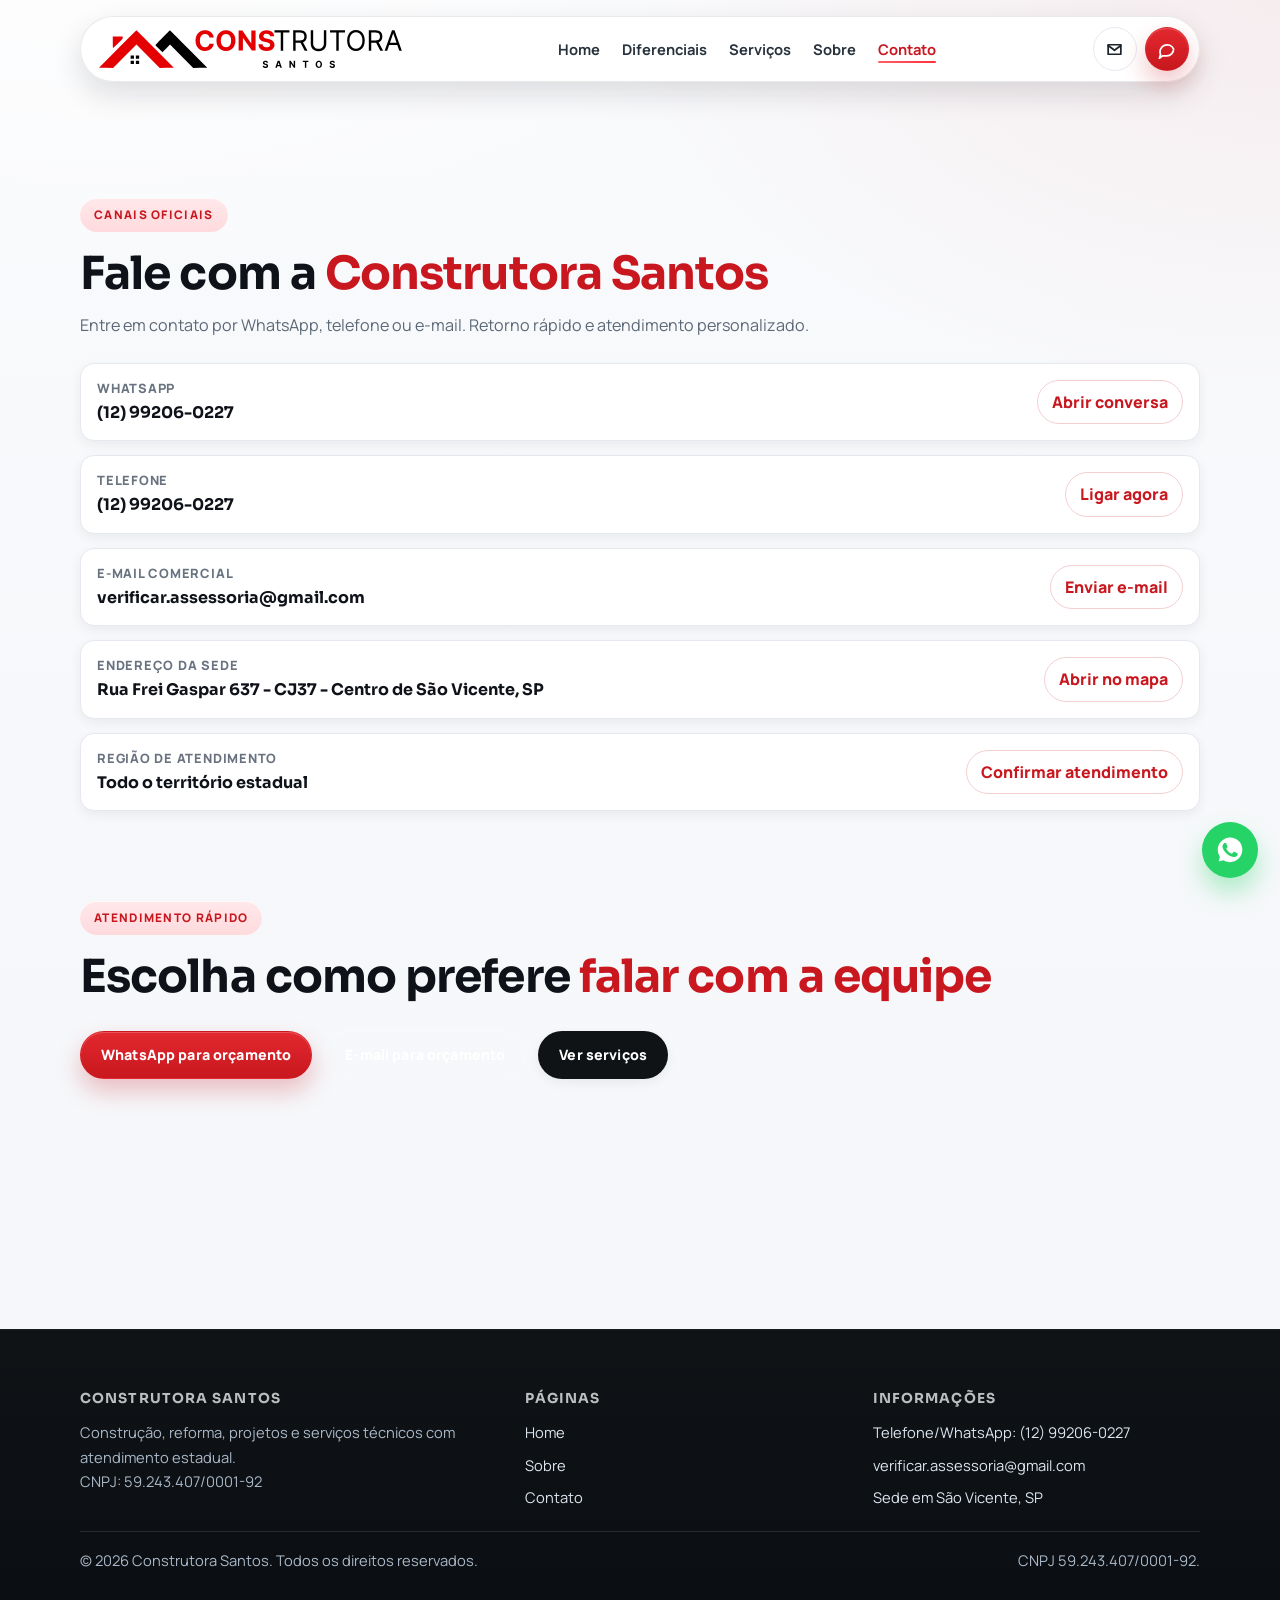
==== commit 1493307b: "style: botão flutuante com ícone do WhatsApp" ====
--- a/contato.html
+++ b/contato.html
@@ -154,7 +154,11 @@
   </footer>
 
   <div class="float-wa" aria-label="WhatsApp flutuante">
-    <a href="https://wa.me/5512992060227?text=Ol%C3%A1%2C%20vim%20pela%20p%C3%A1gina%20de%20contato." target="_blank" rel="noopener">WhatsApp</a>
+    <a href="https://wa.me/5512992060227?text=Ol%C3%A1%2C%20vim%20pela%20p%C3%A1gina%20de%20contato." target="_blank" rel="noopener" aria-label="Abrir WhatsApp" title="WhatsApp">
+      <svg viewBox="0 0 24 24" aria-hidden="true">
+        <path d="M17.472 14.382c-.297-.149-1.758-.867-2.03-.967-.273-.099-.471-.148-.67.15-.198.297-.768.966-.94 1.164-.173.198-.347.223-.644.075-.297-.149-1.255-.463-2.39-1.475-.883-.787-1.48-1.761-1.653-2.059-.173-.297-.018-.458.13-.606.134-.133.298-.347.446-.52.149-.174.198-.298.298-.497.099-.198.05-.372-.025-.521-.075-.149-.669-1.612-.916-2.206-.242-.58-.487-.501-.669-.51-.173-.008-.372-.01-.57-.01-.198 0-.52.075-.792.372-.273.297-1.04 1.016-1.04 2.479 0 1.462 1.065 2.875 1.213 3.073.149.198 2.095 3.2 5.078 4.487.71.306 1.262.489 1.693.626.711.226 1.359.194 1.87.118.57-.085 1.758-.719 2.006-1.413.248-.694.248-1.29.173-1.414-.074-.124-.272-.198-.57-.347m-5.421 7.403h-.004a9.87 9.87 0 0 1-5.031-1.378l-.361-.214-3.741.982.998-3.648-.236-.374a9.87 9.87 0 0 1-1.51-5.26C2.167 6.477 6.644 2 12.057 2c2.623.001 5.089 1.022 6.945 2.876 1.857 1.855 2.88 4.32 2.88 6.943-.001 5.413-4.478 9.89-9.89 9.89" />
+      </svg>
+    </a>
   </div>
 
   <script src="assets/site.js" defer></script>
--- a/assets/site.css
+++ b/assets/site.css
@@ -693,11 +693,18 @@
   border-radius: 999px;
   display: inline-flex;
   align-items: center;
-  gap: 8px;
-  padding: 11px 16px;
-  font-weight: 900;
+  justify-content: center;
+  width: 56px;
+  height: 56px;
+  padding: 0;
   box-shadow: 0 14px 24px rgba(37, 211, 102, 0.35);
   transition: transform 0.22s ease, box-shadow 0.22s ease;
+}
+
+.float-wa a svg {
+  width: 30px;
+  height: 30px;
+  fill: currentColor;
 }
 
 .float-wa a:hover {
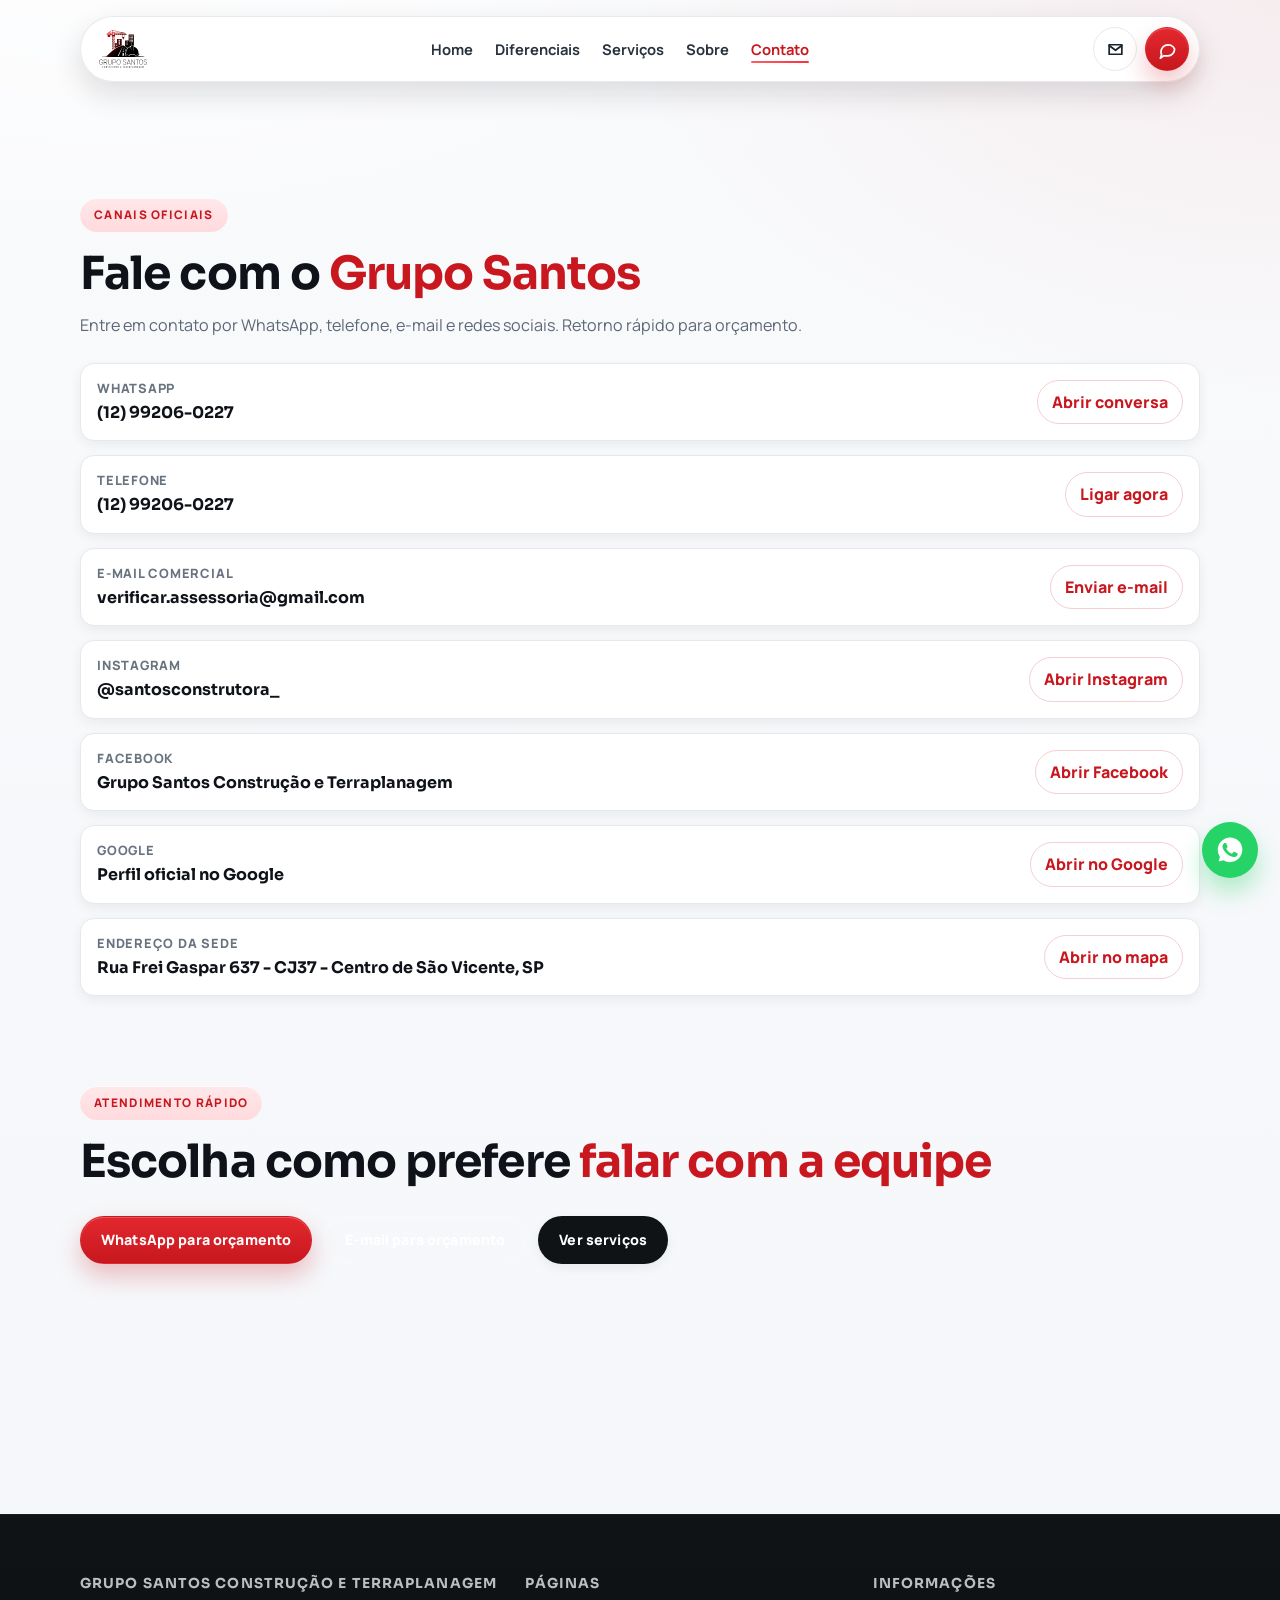
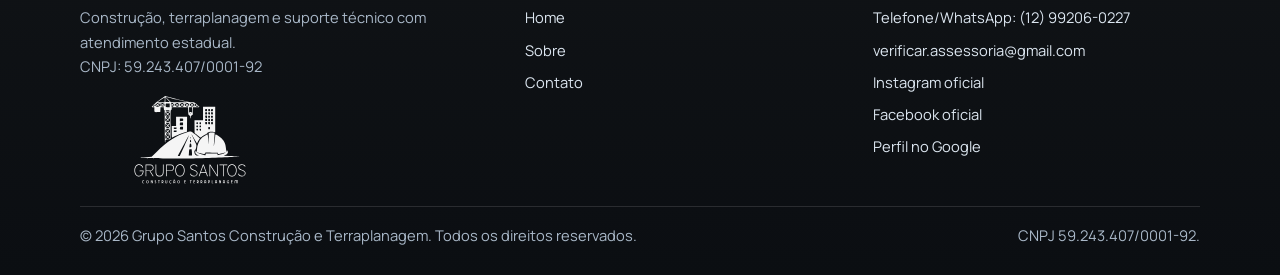
==== commit 8d56d48c: "Atualiza landing page para Grupo Santos e publica ajustes de branding, serviços e SEO" ====
--- a/contato.html
+++ b/contato.html
@@ -3,10 +3,38 @@
 <head>
   <meta charset="UTF-8" />
   <meta name="viewport" content="width=device-width, initial-scale=1.0" />
-  <title>Contato | Construtora Santos</title>
-  <meta name="description" content="Entre em contato com a Construtora Santos via WhatsApp, telefone, e-mail e mapa da sede." />
+  <title>Contato | Grupo Santos Construção e Terraplanagem</title>
+  <meta name="description" content="Entre em contato com o Grupo Santos Construção e Terraplanagem via WhatsApp, telefone, e-mail e redes sociais." />
+  <meta name="keywords" content="contato grupo santos, terraplanagem whatsapp, orçamento construção" />
+  <meta name="author" content="Grupo Santos Construção e Terraplanagem" />
+  <meta name="robots" content="index, follow" />
+  <meta name="googlebot" content="index, follow, max-image-preview:large, max-snippet:-1, max-video-preview:-1" />
+  <meta name="theme-color" content="#c8171e" />
   <link rel="canonical" href="https://construtorasantos.com.br/contato" />
-  <link rel="icon" type="image/svg+xml" href="Logo/logo3.svg" />
+  <link rel="alternate" hreflang="pt-BR" href="https://construtorasantos.com.br/contato" />
+  <link rel="icon" type="image/svg+xml" href="Logo/logogradiente.svg" />
+
+  <meta property="og:title" content="Contato | Grupo Santos Construção e Terraplanagem" />
+  <meta property="og:description" content="Solicite orçamento por WhatsApp, telefone, e-mail e redes sociais oficiais." />
+  <meta property="og:type" content="website" />
+  <meta property="og:url" content="https://construtorasantos.com.br/contato" />
+  <meta property="og:site_name" content="Grupo Santos Construção e Terraplanagem" />
+  <meta property="og:locale" content="pt_BR" />
+
+  <meta name="twitter:card" content="summary" />
+  <meta name="twitter:title" content="Contato | Grupo Santos Construção e Terraplanagem" />
+  <meta name="twitter:description" content="Atendimento rápido para orçamento por WhatsApp, telefone, e-mail e redes sociais." />
+
+  <script type="application/ld+json">
+  {
+    "@context": "https://schema.org",
+    "@type": "ContactPage",
+    "name": "Contato Grupo Santos Construção e Terraplanagem",
+    "url": "https://construtorasantos.com.br/contato",
+    "description": "Canais de atendimento oficial do Grupo Santos Construção e Terraplanagem.",
+    "inLanguage": "pt-BR"
+  }
+  </script>
 
   <link rel="preconnect" href="https://fonts.googleapis.com" />
   <link rel="preconnect" href="https://fonts.gstatic.com" crossorigin />
@@ -17,8 +45,8 @@
 
   <header class="scrolled">
     <nav class="container navbar" aria-label="Navegação principal">
-      <a class="brand" href="index.html" aria-label="Página inicial da Construtora Santos">
-        <img src="Logo/logo2.svg" alt="Construtora Santos" />
+      <a class="brand" href="index.html" aria-label="Página inicial do Grupo Santos Construção e Terraplanagem">
+        <img src="Logo/logogradiente.svg" alt="Grupo Santos Construção e Terraplanagem" />
       </a>
 
       <ul class="nav-links" role="list">
@@ -59,9 +87,9 @@
   <main class="section">
     <div class="container">
       <div class="badge">Canais oficiais</div>
-      <h1 class="section-title">Fale com a <span>Construtora Santos</span></h1>
+      <h1 class="section-title">Fale com o <span>Grupo Santos</span></h1>
       <p class="section-sub">
-        Entre em contato por WhatsApp, telefone ou e-mail. Retorno rápido e atendimento personalizado.
+        Entre em contato por WhatsApp, telefone, e-mail e redes sociais. Retorno rápido para orçamento.
       </p>
 
       <div class="contact-list">
@@ -91,18 +119,34 @@
 
         <article class="contact-row">
           <div>
+            <span>Instagram</span>
+            <strong>@santosconstrutora_</strong>
+          </div>
+          <a href="https://www.instagram.com/santosconstrutora_/" target="_blank" rel="noopener">Abrir Instagram</a>
+        </article>
+
+        <article class="contact-row">
+          <div>
+            <span>Facebook</span>
+            <strong>Grupo Santos Construção e Terraplanagem</strong>
+          </div>
+          <a href="https://web.facebook.com/gruposantosconstrucaoeterraplanagem/" target="_blank" rel="noopener">Abrir Facebook</a>
+        </article>
+
+        <article class="contact-row">
+          <div>
+            <span>Google</span>
+            <strong>Perfil oficial no Google</strong>
+          </div>
+          <a href="https://www.google.com/search?q=Grupo+Santos+Constru%C3%A7%C3%A3o+e+Terraplanagem&amp;stick=H4sIAAAAAAAA_-NgU1I1qLA0SU41TDFOS06xME0xNkqyMqgwSkwyNDMyTTYyNDAxNDMzXcSq6V5UWpCvEJyYV5JfrOCcn1dcUlR6ePnhxfkKqQohqUVFiQU5iXmJ6am5AAYPQvlVAAAA&amp;hl=pt-BR&amp;mat=CdGVlZ3Rf5LmElYBTVDHnpcMG3WkWh3ccFuywNYfZ7d24RtU_iprZO6MkB7S-c_FgQrkCtxo4Nq3hSoEwBv06edv3q6S_h2VY4-tOn_96slZf4iFeq1OqlpywfHrxEU8Rg&amp;authuser=0" target="_blank" rel="noopener">Abrir no Google</a>
+        </article>
+
+        <article class="contact-row">
+          <div>
             <span>Endereço da sede</span>
             <strong>Rua Frei Gaspar 637 - CJ37 - Centro de São Vicente, SP</strong>
           </div>
           <a href="https://www.google.com/maps/search/?api=1&query=Rua+Frei+Gaspar+637+-+CJ37+-+Centro+de+S%C3%A3o+Vicente,+SP" target="_blank" rel="noopener">Abrir no mapa</a>
-        </article>
-
-        <article class="contact-row">
-          <div>
-            <span>Região de atendimento</span>
-            <strong>Todo o território estadual</strong>
-          </div>
-          <a href="https://wa.me/5512992060227?text=Ol%C3%A1%2C%20estou%20em%20outra%20cidade%20e%20quero%20saber%20sobre%20o%20atendimento." target="_blank" rel="noopener">Confirmar atendimento</a>
         </article>
       </div>
 
@@ -111,7 +155,7 @@
         <h2 class="section-title">Escolha como prefere <span>falar com a equipe</span></h2>
         <div class="hero-cta">
           <a class="btn btn-primary" href="https://wa.me/5512992060227?text=Ol%C3%A1%2C%20preciso%20de%20um%20or%C3%A7amento." target="_blank" rel="noopener">WhatsApp para orçamento</a>
-          <a class="btn btn-outline" href="mailto:verificar.assessoria@gmail.com?subject=Or%C3%A7amento%20Construtora%20Santos">E-mail para orçamento</a>
+          <a class="btn btn-outline" href="mailto:verificar.assessoria@gmail.com?subject=Or%C3%A7amento%20Grupo%20Santos">E-mail para orçamento</a>
           <a class="btn btn-dark" href="index.html#servicos">Ver serviços</a>
         </div>
       </section>
@@ -122,9 +166,10 @@
     <div class="container">
       <div class="footer-grid">
         <section>
-          <h4>Construtora Santos</h4>
-          <p>Construção, reforma, projetos e serviços técnicos com atendimento estadual.</p>
+          <h4>Grupo Santos Construção e Terraplanagem</h4>
+          <p>Construção, terraplanagem e suporte técnico com atendimento estadual.</p>
           <p>CNPJ: 59.243.407/0001-92</p>
+          <img class="footer-brand-logo" src="Logo/logobranco.svg" alt="Logo branca Grupo Santos Construção e Terraplanagem" />
         </section>
 
         <section>
@@ -141,13 +186,15 @@
           <ul>
             <li><a href="tel:+5512992060227">Telefone/WhatsApp: (12) 99206-0227</a></li>
             <li><a href="mailto:verificar.assessoria@gmail.com">verificar.assessoria@gmail.com</a></li>
-            <li><a href="https://www.google.com/maps/search/?api=1&query=Rua+Frei+Gaspar+637+-+CJ37+-+Centro+de+S%C3%A3o+Vicente,+SP" target="_blank" rel="noopener">Sede em São Vicente, SP</a></li>
+            <li><a href="https://www.instagram.com/santosconstrutora_/" target="_blank" rel="noopener">Instagram oficial</a></li>
+            <li><a href="https://web.facebook.com/gruposantosconstrucaoeterraplanagem/" target="_blank" rel="noopener">Facebook oficial</a></li>
+            <li><a href="https://www.google.com/search?q=Grupo+Santos+Constru%C3%A7%C3%A3o+e+Terraplanagem&amp;stick=H4sIAAAAAAAA_-NgU1I1qLA0SU41TDFOS06xME0xNkqyMqgwSkwyNDMyTTYyNDAxNDMzXcSq6V5UWpCvEJyYV5JfrOCcn1dcUlR6ePnhxfkKqQohqUVFiQU5iXmJ6am5AAYPQvlVAAAA&amp;hl=pt-BR&amp;mat=CdGVlZ3Rf5LmElYBTVDHnpcMG3WkWh3ccFuywNYfZ7d24RtU_iprZO6MkB7S-c_FgQrkCtxo4Nq3hSoEwBv06edv3q6S_h2VY4-tOn_96slZf4iFeq1OqlpywfHrxEU8Rg&amp;authuser=0" target="_blank" rel="noopener">Perfil no Google</a></li>
           </ul>
         </section>
       </div>
 
       <div class="footer-bottom">
-        <p>© <span id="currentYear"></span> Construtora Santos. Todos os direitos reservados.</p>
+        <p>© <span id="currentYear"></span> Grupo Santos Construção e Terraplanagem. Todos os direitos reservados.</p>
         <p>CNPJ 59.243.407/0001-92.</p>
       </div>
     </div>
--- a/assets/site.css
+++ b/assets/site.css
@@ -334,7 +334,7 @@
   align-items: center;
   position: relative;
   padding: 172px 0 110px;
-  background-image: url("homebar.png");
+  background-image: url("homebar.jpg");
   background-size: cover;
   background-position: center 44%;
   background-attachment: fixed;
@@ -501,7 +501,7 @@
 
 .service-groups {
   display: grid;
-  grid-template-columns: repeat(2, 1fr);
+  grid-template-columns: repeat(3, 1fr);
   gap: 18px;
   margin-top: 34px;
 }
@@ -513,6 +513,8 @@
   padding: 24px;
   box-shadow: var(--shadow-sm);
   transition: transform 0.24s ease, box-shadow 0.24s ease;
+  display: flex;
+  flex-direction: column;
 }
 
 .service-group:hover {
@@ -523,6 +525,27 @@
 .service-group h3 {
   font-family: "Sora", sans-serif;
   color: #12181d;
+  margin-bottom: 8px;
+}
+
+.service-kicker {
+  display: inline-flex;
+  align-self: flex-start;
+  font-size: 0.72rem;
+  font-weight: 800;
+  text-transform: uppercase;
+  letter-spacing: 0.08em;
+  color: var(--brand);
+  background: #ffe9eb;
+  border: 1px solid #ffd4d8;
+  border-radius: 999px;
+  padding: 5px 10px;
+  margin-bottom: 12px;
+}
+
+.service-lead {
+  color: #475361;
+  font-size: 0.92rem;
   margin-bottom: 12px;
 }
 
@@ -532,6 +555,28 @@
   color: var(--muted);
   display: grid;
   gap: 7px;
+}
+
+.service-cta {
+  margin-top: auto;
+  display: inline-flex;
+  align-self: flex-start;
+  border: 1px solid rgba(200, 23, 30, 0.25);
+  color: var(--brand);
+  border-radius: 999px;
+  font-weight: 800;
+  font-size: 0.86rem;
+  padding: 10px 14px;
+}
+
+.service-cta:hover {
+  background: var(--brand);
+  color: #fff;
+  border-color: var(--brand);
+}
+
+.service-seo-note {
+  margin-top: 18px;
 }
 
 .cta-band {
@@ -657,6 +702,13 @@
   font-size: 0.92rem;
 }
 
+.footer-brand-logo {
+  width: min(100%, 220px);
+  max-height: 88px;
+  margin-top: 18px;
+  opacity: 0.96;
+}
+
 .footer ul {
   display: grid;
   gap: 8px;
@@ -809,4 +861,9 @@
   .contact-row a {
     width: fit-content;
   }
-}
+
+  .footer-brand-logo {
+    width: min(100%, 180px);
+    max-height: 74px;
+  }
+}
